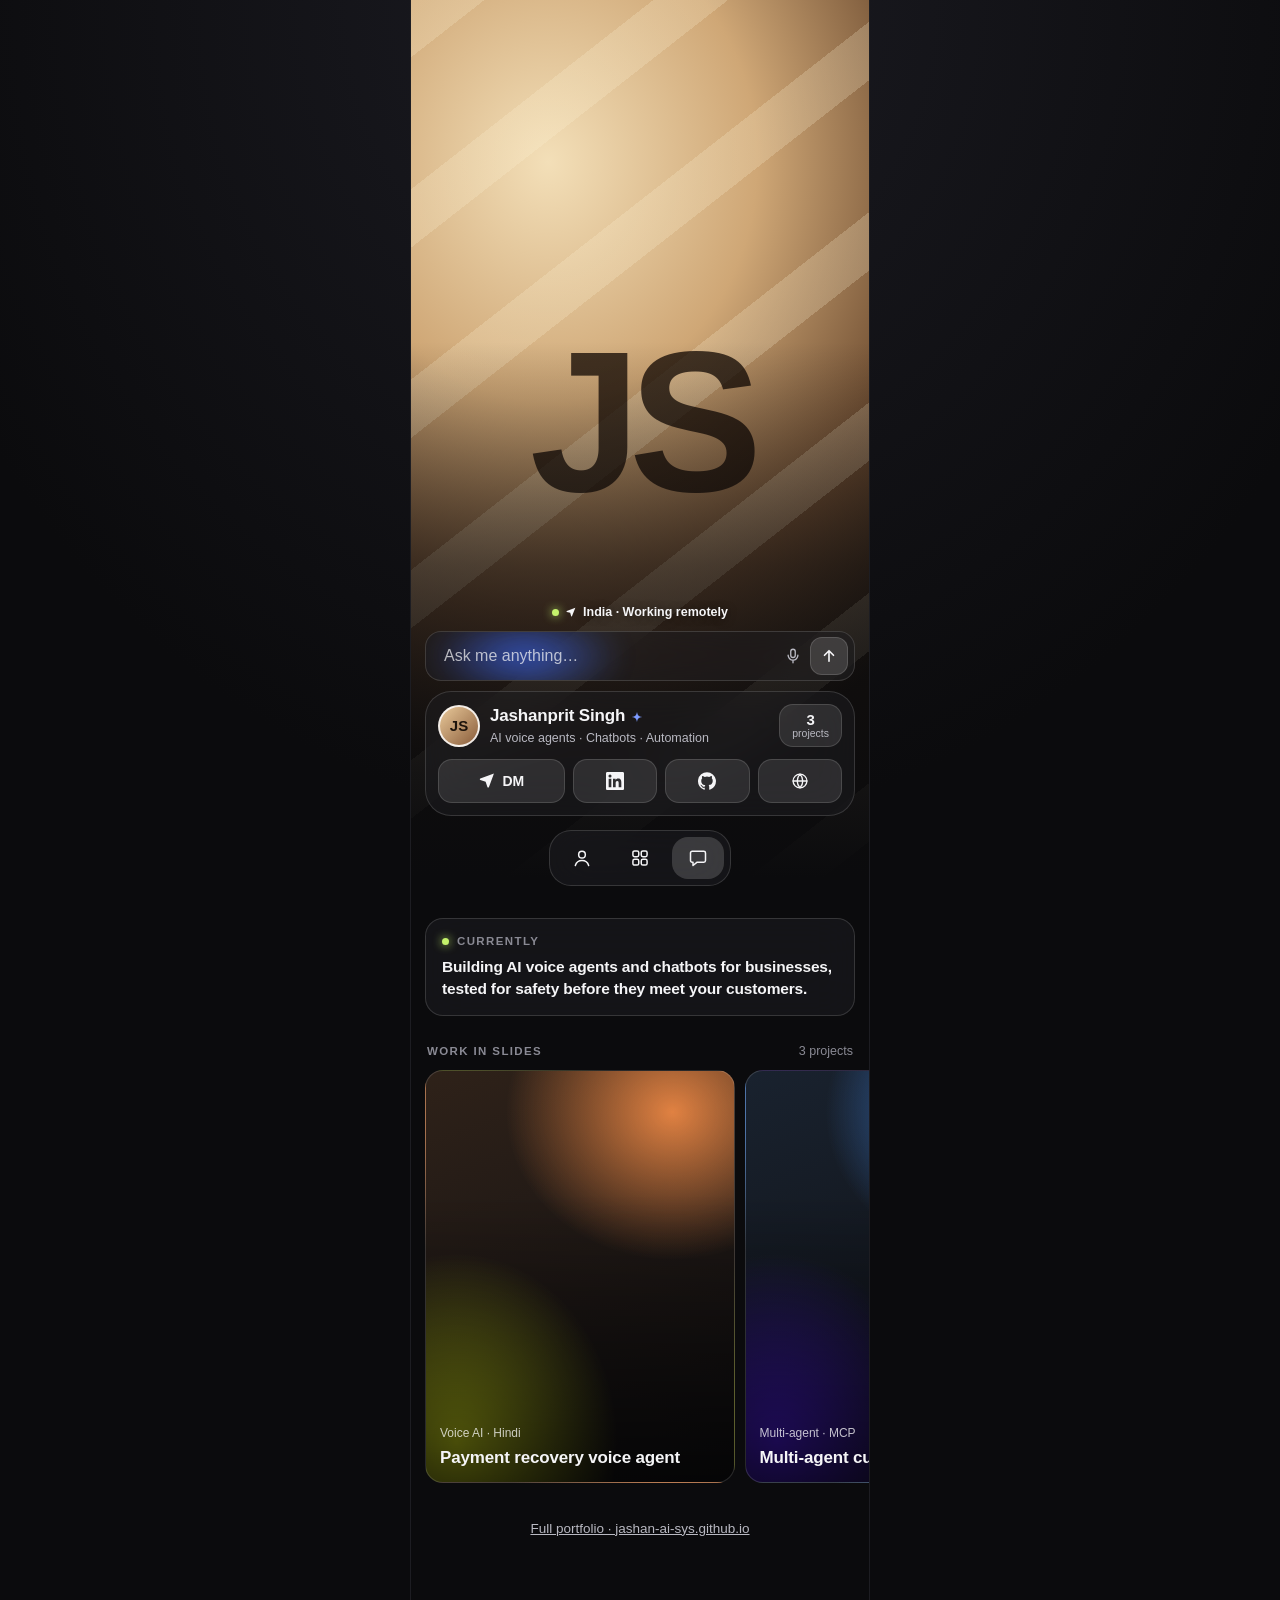
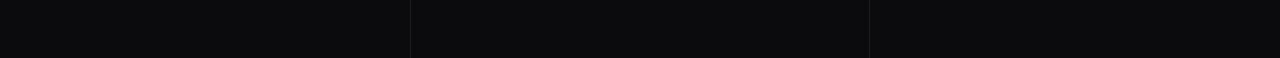
==== index.html @ a91d68b1 "E-signature and profile card with scripted digital persona Gmail-safe signature generator (signature" ====
<!doctype html>
<html lang="en">
<head>
  <meta charset="utf-8">
  <meta name="viewport" content="width=device-width, initial-scale=1, viewport-fit=cover">
  <meta name="theme-color" content="#0b0b0d">
  <title>Jashanprit Singh · AI Engineer</title>
  <meta name="description" content="AI voice agents, chatbots and automation. Profile, work and a scripted digital persona.">
  <link rel="stylesheet" href="styles.css">
  <script src="config.js"></script>
  <script src="icons.js"></script>
  <script src="persona.js"></script>
  <script src="app.js" defer></script>
</head>
<body>
  <main class="page" id="top">
    <section class="hero" aria-label="Profile">
      <div class="portrait" id="portrait">
        <img id="portraitImg" alt="" decoding="async">
        <div class="monogram" id="monogram" aria-hidden="true"></div>
      </div>
      <div class="hero-fade" aria-hidden="true"></div>

      <div class="hero-ui">
        <p class="loc"><span class="dot" aria-hidden="true"></span><span id="pinIcon"></span><span id="location"></span></p>

        <form class="ask glass" id="askForm" role="search">
          <label class="sr-only" for="askInput">Ask my digital persona</label>
          <span class="ask-glow" aria-hidden="true"></span>
          <input id="askInput" autocomplete="off" placeholder="Ask me anything…">
          <span class="ask-mic" id="askMic" aria-hidden="true"></span>
          <button class="ask-send" id="askSend" type="submit" aria-label="Ask"></button>
        </form>

        <article class="card glass">
          <div class="card-head">
            <span class="avatar" id="avatar" aria-hidden="true"></span>
            <div class="who">
              <h1 id="name"></h1>
              <p id="tagline"></p>
            </div>
            <a class="stat" href="#work"><b id="workCount"></b><span>projects</span></a>
          </div>
          <nav class="socials" id="socials" aria-label="Contact and links"></nav>
        </article>
      </div>
    </section>

    <section class="currently glass" aria-labelledby="curHead">
      <h2 id="curHead"><span class="dot" aria-hidden="true"></span>Currently</h2>
      <p id="currently"></p>
    </section>

    <section class="work" id="work" aria-labelledby="workHead">
      <div class="row-head">
        <h2 id="workHead">Work in slides</h2>
        <span id="workMeta"></span>
      </div>
      <ul class="slides" id="slides"></ul>
    </section>

    <footer class="foot">
      <a id="siteLink">Full portfolio</a>
    </footer>
  </main>

  <nav class="dock glass" aria-label="Sections">
    <a href="#top" aria-label="Profile" id="dockTop"></a>
    <a href="#work" aria-label="Work" id="dockWork"></a>
    <button type="button" aria-label="Chat with my digital persona" id="dockChat"></button>
  </nav>

  <dialog class="persona" id="persona" aria-labelledby="personaTitle">
    <div class="persona-edge" aria-hidden="true"></div>
    <header class="persona-head">
      <span class="avatar lg" id="personaAvatar" aria-hidden="true"></span>
      <p class="persona-name" id="personaTitle"></p>
      <button class="persona-close" id="personaClose" type="button" aria-label="Close chat"></button>
      <div class="tabs">
        <a class="tab" id="tabHuman"></a>
        <span class="tab on" aria-current="true"><span id="tabSpark"></span>Digital persona</span>
      </div>
    </header>
    <div class="thread" id="thread" aria-live="polite"></div>
    <div class="chips" id="chips"></div>
    <form class="persona-ask" id="personaForm">
      <label class="sr-only" for="personaInput">Message</label>
      <input id="personaInput" autocomplete="off" placeholder="Ask me anything">
      <button type="submit" id="personaSend" aria-label="Send"></button>
    </form>
    <p class="persona-note">Scripted answers, not a live AI.</p>
  </dialog>

  <dialog class="story" id="story" aria-label="Project story">
    <div class="bars" id="bars" aria-hidden="true"></div>
    <button class="story-close" id="storyClose" type="button" aria-label="Close"></button>
    <button class="story-nav prev" id="storyPrev" type="button" aria-label="Previous project"></button>
    <button class="story-nav next" id="storyNext" type="button" aria-label="Next project"></button>
    <div class="story-body" id="storyBody"></div>
  </dialog>
</body>
</html>
---- styles.css ----
:root {
  --bg: #0b0b0d;
  --ink: #f5f5f7;
  --ink-2: #b9b9c2;
  --ink-3: #8a8a94;
  --glass: rgba(30, 30, 34, 0.55);
  --glass-hi: rgba(255, 255, 255, 0.1);
  --line: rgba(255, 255, 255, 0.14);
  --blue: #3d6bff;
  --blue-hi: #7d9bff;
  --live: #c4f26b;
  --r-lg: 26px;
  --r-md: 18px;
  --ease: cubic-bezier(0.22, 1, 0.36, 1);
  --col: min(100%, 460px);
  color-scheme: dark;
}

* { box-sizing: border-box; }
html { scroll-behavior: smooth; }
body {
  margin: 0;
  background: var(--bg);
  color: var(--ink);
  font: 15px/1.45 -apple-system, BlinkMacSystemFont, "SF Pro Text", "Inter", "Segoe UI", Roboto, sans-serif;
  -webkit-font-smoothing: antialiased;
}
a { color: inherit; }
h1, h2, p { margin: 0; }
.sr-only { position: absolute; width: 1px; height: 1px; overflow: hidden; clip-path: inset(50%); white-space: nowrap; }
.i { width: 20px; height: 20px; display: block; flex: none; }
:focus-visible { outline: 2px solid var(--blue-hi); outline-offset: 2px; }

.page { width: var(--col); margin: 0 auto; padding-bottom: 120px; }

.glass {
  background: var(--glass);
  border: 1px solid var(--line);
  -webkit-backdrop-filter: blur(22px) saturate(160%);
  backdrop-filter: blur(22px) saturate(160%);
}

/* ---------- hero ---------- */
.hero { position: relative; min-height: 100svh; display: flex; flex-direction: column; justify-content: flex-end; }
.portrait { position: absolute; inset: 0; overflow: hidden; }
.portrait img { width: 100%; height: 100%; object-fit: cover; object-position: 50% 22%; display: block; }
.portrait.no-photo img { display: none; }
.monogram { display: none; position: absolute; inset: 0; place-items: center; }
.portrait.no-photo .monogram {
  display: grid;
  /* sunlit wall: warm base, window-light bands, soft shadow */
  background:
    repeating-linear-gradient(-38deg, transparent 0 46px, rgba(255, 244, 214, 0.22) 46px 92px, transparent 92px 150px),
    radial-gradient(120% 70% at 30% 18%, #f3dfb8 0%, #cfa776 38%, #6b4a2f 72%, #1a130d 100%);
}
.monogram span {
  font: 800 clamp(120px, 42vw, 200px)/1 -apple-system, "SF Pro Display", "Inter", sans-serif;
  letter-spacing: -0.06em;
  color: rgba(28, 18, 10, 0.78);
  mix-blend-mode: multiply;
  transform: translateY(-14%);
}
.hero-fade {
  position: absolute; inset: auto 0 0 0; height: 62%;
  background: linear-gradient(to bottom, transparent, rgba(11, 11, 13, 0.55) 40%, var(--bg) 96%);
  pointer-events: none;
}
.hero-ui { position: relative; padding: 0 14px 84px; display: grid; grid-template-columns: minmax(0, 1fr); gap: 10px; } /* bottom pad clears the dock */

.loc { display: flex; align-items: center; gap: 6px; justify-content: center; font-size: 12.5px; font-weight: 600; text-shadow: 0 1px 8px rgba(0, 0, 0, 0.5); }
.loc .i { width: 12px; height: 12px; }
.dot { width: 7px; height: 7px; border-radius: 50%; background: var(--live); box-shadow: 0 0 10px var(--live); flex: none; }

/* ask bar with travelling blue glow */
.ask { position: relative; display: flex; align-items: center; gap: 8px; height: 50px; padding: 0 6px 0 16px; border-radius: 16px; overflow: hidden; }
.ask input { flex: 1; min-width: 0; height: 100%; background: none; border: 0; color: var(--ink); font: inherit; font-size: 16px; outline: none; position: relative; z-index: 1; }
.ask input::placeholder { color: rgba(245, 245, 247, 0.72); }
.ask:focus-within, .persona-ask:focus-within { outline: 2px solid var(--blue-hi); outline-offset: 2px; }
.ask-glow {
  position: absolute; top: -40%; left: 0; width: 46%; height: 180%;
  background: radial-gradient(closest-side, rgba(61, 107, 255, 0.85), rgba(61, 107, 255, 0) 100%);
  filter: blur(14px); opacity: 0.85; pointer-events: none;
  animation: glow-travel 4.2s var(--ease) infinite alternate;
}
@keyframes glow-travel { from { transform: translateX(-10%); } to { transform: translateX(130%); } }
.ask-mic { color: var(--ink-2); position: relative; z-index: 1; }
.ask-mic .i { width: 18px; height: 18px; }
.ask-send, .persona-ask button {
  width: 38px; height: 38px; border-radius: 12px; border: 1px solid var(--line);
  background: rgba(255, 255, 255, 0.14); color: var(--ink); display: grid; place-items: center; cursor: pointer; position: relative; z-index: 1;
}
.ask-send .i, .persona-ask button .i { width: 18px; height: 18px; }

/* name card */
.card { border-radius: var(--r-lg); padding: 12px; display: grid; grid-template-columns: minmax(0, 1fr); gap: 12px; }
.card-head { display: flex; align-items: center; gap: 10px; }
.avatar {
  width: 42px; height: 42px; border-radius: 50%; flex: none; overflow: hidden;
  border: 2px solid rgba(255, 255, 255, 0.85);
  background: linear-gradient(135deg, #e9c99a, #8a5d3b); display: grid; place-items: center;
  font: 700 15px/1 -apple-system, "Inter", sans-serif; color: #1c130b;
}
.avatar img { width: 100%; height: 100%; object-fit: cover; }
.avatar.lg { width: 64px; height: 64px; font-size: 22px; }
.who { flex: 1; min-width: 0; }
.who h1 { font-size: 17px; font-weight: 700; letter-spacing: -0.01em; display: flex; align-items: center; gap: 5px; }
.who h1 .i { width: 14px; height: 14px; color: var(--blue-hi); }
.who p { font-size: 12.5px; color: var(--ink-2); white-space: nowrap; overflow: hidden; text-overflow: ellipsis; }
.stat {
  text-decoration: none; display: grid; justify-items: center; line-height: 1.05;
  padding: 7px 12px; border-radius: 14px; background: var(--glass-hi); border: 1px solid var(--line);
}
.stat b { font-size: 15px; }
.stat span { font-size: 10.5px; color: var(--ink-2); }

.socials { display: grid; grid-template-columns: 1.5fr repeat(3, 1fr); gap: 8px; }
.socials a {
  height: 44px; border-radius: 14px; display: flex; align-items: center; justify-content: center; gap: 6px;
  background: var(--glass-hi); border: 1px solid var(--line); text-decoration: none; font-weight: 600; font-size: 14px;
  transition: transform 0.2s var(--ease), background 0.2s;
}
.socials a:hover { background: rgba(255, 255, 255, 0.18); }
.socials a:active { transform: scale(0.95); }
.socials .i { width: 18px; height: 18px; }

/* ---------- sections ---------- */
.currently { margin: 18px 14px 0; border-radius: var(--r-md); padding: 14px 16px; }
.currently h2, .row-head h2 { display: flex; align-items: center; gap: 8px; font-size: 11.5px; font-weight: 700; letter-spacing: 0.12em; text-transform: uppercase; color: var(--ink-3); }
.currently p { margin-top: 6px; font-size: 15.5px; font-weight: 600; letter-spacing: -0.01em; }

.work { margin: 26px 0 0; }
.row-head { display: flex; align-items: baseline; justify-content: space-between; padding: 0 16px 10px; }
.row-head span { font-size: 12.5px; color: var(--ink-3); }
.slides { list-style: none; margin: 0; padding: 0 14px 6px; display: grid; grid-auto-flow: column; grid-auto-columns: 72%; gap: 10px; overflow-x: auto; scroll-snap-type: x mandatory; scroll-padding-inline: 14px; scrollbar-width: none; }
.slides::-webkit-scrollbar { display: none; }
.slides li { scroll-snap-align: start; }
.slide {
  width: 100%; aspect-ratio: 3 / 4; border-radius: var(--r-md); border: 1px solid var(--line); padding: 14px;
  display: flex; flex-direction: column; justify-content: flex-end; gap: 6px; text-align: left; color: var(--ink); cursor: pointer;
  background: var(--art); font: inherit; position: relative; overflow: hidden;
  transition: transform 0.25s var(--ease);
}
.slide:active { transform: scale(0.97); }
.slide b { font-size: 17px; line-height: 1.15; letter-spacing: -0.01em; }
.slide small { font-size: 12px; color: rgba(255, 255, 255, 0.75); }
.art, .slide { --art:
  linear-gradient(to top, rgba(0, 0, 0, 0.62), rgba(0, 0, 0, 0.25) 45%, transparent 70%),
  radial-gradient(90% 60% at 80% 10%, hsl(var(--h) 90% 62% / 0.9), transparent 60%),
  radial-gradient(80% 70% at 10% 90%, hsl(calc(var(--h) + 40) 80% 40% / 0.9), transparent 65%),
  linear-gradient(160deg, hsl(var(--h) 30% 14%), #0d0d10); }

.foot { padding: 28px 16px 0; text-align: center; }
.foot a { color: var(--ink-2); font-size: 13.5px; }

/* ---------- dock ---------- */
.dock {
  position: fixed; left: 50%; bottom: max(14px, env(safe-area-inset-bottom)); transform: translateX(-50%);
  display: flex; gap: 6px; padding: 6px; border-radius: 22px; z-index: 5;
}
.dock a, .dock button {
  width: 52px; height: 42px; border-radius: 16px; display: grid; place-items: center; color: var(--ink);
  background: none; border: 0; cursor: pointer;
}
.dock button { background: rgba(255, 255, 255, 0.16); }

/* ---------- persona chat ---------- */
dialog { padding: 0; border: 0; color: var(--ink); max-width: none; max-height: none; }
dialog::backdrop { background: rgba(0, 0, 0, 0.6); }
.persona {
  width: var(--col); height: 100svh; margin: 0 auto; background: #050508;
  display: none; flex-direction: column; overflow: hidden;
}
.persona[open] { display: flex; animation: persona-in 0.45s var(--ease); }
@keyframes persona-in { from { opacity: 0; transform: scale(0.97); } }
.persona-edge {
  position: absolute; inset: 0; pointer-events: none; border-radius: 0;
  box-shadow: inset 0 0 0 3px rgba(61, 107, 255, 0.9), inset 0 0 38px 10px rgba(61, 107, 255, 0.55), inset 0 0 120px 20px rgba(61, 107, 255, 0.18);
  animation: edge-breathe 2.8s ease-in-out infinite alternate;
}
@keyframes edge-breathe { from { opacity: 0.7; } to { opacity: 1; } }
.persona-head { position: relative; display: grid; justify-items: center; gap: 6px; padding: 22px 16px 10px; }
.persona-name { font-size: 13px; font-weight: 700; text-align: center; line-height: 1.2; }
.persona-name small { display: block; font-weight: 500; color: var(--ink-3); font-size: 11.5px; }
.persona-close, .story-close {
  position: absolute; top: 16px; right: 16px; width: 34px; height: 34px; border-radius: 50%;
  border: 1px solid var(--line); background: rgba(255, 255, 255, 0.08); color: var(--ink); display: grid; place-items: center; cursor: pointer;
}
.persona-close .i, .story-close .i { width: 16px; height: 16px; }
.tabs { margin-top: 6px; display: grid; grid-template-columns: 1fr 1fr; gap: 6px; width: 100%; padding: 4px; border-radius: 14px; background: rgba(255, 255, 255, 0.06); }
.tab { display: flex; align-items: center; justify-content: center; gap: 6px; height: 34px; border-radius: 10px; font-size: 12.5px; font-weight: 600; color: var(--ink-2); text-decoration: none; }
.tab.on { background: rgba(255, 255, 255, 0.12); color: var(--ink); }
.tab .i { width: 14px; height: 14px; }

.thread { flex: 1; overflow-y: auto; padding: 14px 20px; display: flex; flex-direction: column; gap: 14px; position: relative; }
.hello { font-size: 25px; line-height: 1.2; font-weight: 700; letter-spacing: -0.02em; }
.hello .w { display: inline-block; opacity: 0; filter: blur(8px); transform: translateY(6px); animation: word-in 0.5s var(--ease) forwards; }
@keyframes word-in { to { opacity: 1; filter: blur(0); transform: none; } }
.msg { max-width: 86%; font-size: 15px; line-height: 1.45; }
.msg.me { align-self: flex-end; background: var(--blue); padding: 9px 13px; border-radius: 16px 16px 4px 16px; }
.msg.bot { color: var(--ink); }
.typing { display: flex; align-items: center; gap: 8px; font-size: 12.5px; color: var(--ink-3); }
.typing i { width: 6px; height: 6px; border-radius: 50%; background: var(--ink-2); animation: blink 1s infinite; }
.typing i:nth-child(2) { animation-delay: 0.15s; }
.typing i:nth-child(3) { animation-delay: 0.3s; }
@keyframes blink { 50% { opacity: 0.25; } }

.chips { display: flex; gap: 8px; overflow-x: auto; padding: 0 16px 10px; scrollbar-width: none; position: relative; }
.chips button { flex: none; height: 34px; padding: 0 13px; border-radius: 17px; border: 1px solid var(--line); background: rgba(255, 255, 255, 0.07); color: var(--ink); font: inherit; font-size: 13px; cursor: pointer; }
.persona-ask { position: relative; display: flex; gap: 8px; align-items: center; margin: 0 14px; padding: 6px 6px 6px 16px; border-radius: 18px; background: rgba(255, 255, 255, 0.08); border: 1px solid var(--line); }
.persona-ask input { flex: 1; min-width: 0; background: none; border: 0; color: var(--ink); font: inherit; font-size: 16px; outline: none; }
.persona-note { position: relative; text-align: center; font-size: 11px; color: var(--ink-3); padding: 8px 0 max(12px, env(safe-area-inset-bottom)); }

/* ---------- story viewer ---------- */
.story { width: var(--col); height: 100svh; margin: 0 auto; background: var(--bg); overflow: hidden; }
.story[open] { display: block; }
.story-body { position: absolute; inset: 0; background: var(--art); padding: 90px 22px 48px; display: flex; flex-direction: column; justify-content: flex-end; gap: 12px; }
.story-body h3 { margin: 0; font-size: 30px; line-height: 1.08; letter-spacing: -0.02em; }
.story-body p { font-size: 16px; color: rgba(255, 255, 255, 0.86); }
.story-body .tags { display: flex; flex-wrap: wrap; gap: 6px; }
.story-body .tags span { font-size: 12px; padding: 4px 9px; border-radius: 10px; background: rgba(0, 0, 0, 0.3); border: 1px solid var(--line); }
.story-body a.cta { align-self: flex-start; margin-top: 6px; padding: 11px 16px; border-radius: 14px; background: var(--ink); color: #0b0b0d; font-weight: 700; text-decoration: none; position: relative; z-index: 3; }
.bars { position: absolute; top: 14px; left: 14px; right: 60px; display: flex; gap: 4px; z-index: 2; }
.bars span { flex: 1; height: 3px; border-radius: 2px; background: rgba(255, 255, 255, 0.3); overflow: hidden; }
.bars span i { display: block; height: 100%; width: 0; background: #fff; }
.bars span.done i { width: 100%; }
.bars span.now i { animation: bar 6s linear forwards; }
.story.paused .bars span.now i { animation-play-state: paused; }
@keyframes bar { to { width: 100%; } }
.story-close { z-index: 3; top: 26px; }
.story-nav { position: absolute; top: 0; bottom: 0; width: 34%; background: none; border: 0; cursor: pointer; z-index: 2; }
.story-nav.prev { left: 0; }
.story-nav.next { right: 0; width: 66%; }

/* ---------- motion & wide screens ---------- */
.reveal { opacity: 0; transform: translateY(14px); }
.reveal.in { opacity: 1; transform: none; transition: opacity 0.6s var(--ease), transform 0.6s var(--ease); }

@media (prefers-reduced-motion: reduce) {
  html { scroll-behavior: auto; }
  *, *::before, *::after { animation: none !important; transition: none !important; }
  .hello .w, .reveal { opacity: 1; filter: none; transform: none; }
  .bars span.now i { width: 100%; }
}
@media (min-width: 700px) {
  body { background: radial-gradient(60% 50% at 50% 0%, #1b1b22, var(--bg)); }
  .page { border-left: 1px solid #1d1d22; border-right: 1px solid #1d1d22; }
  .hero { min-height: min(100svh, 900px); }
}
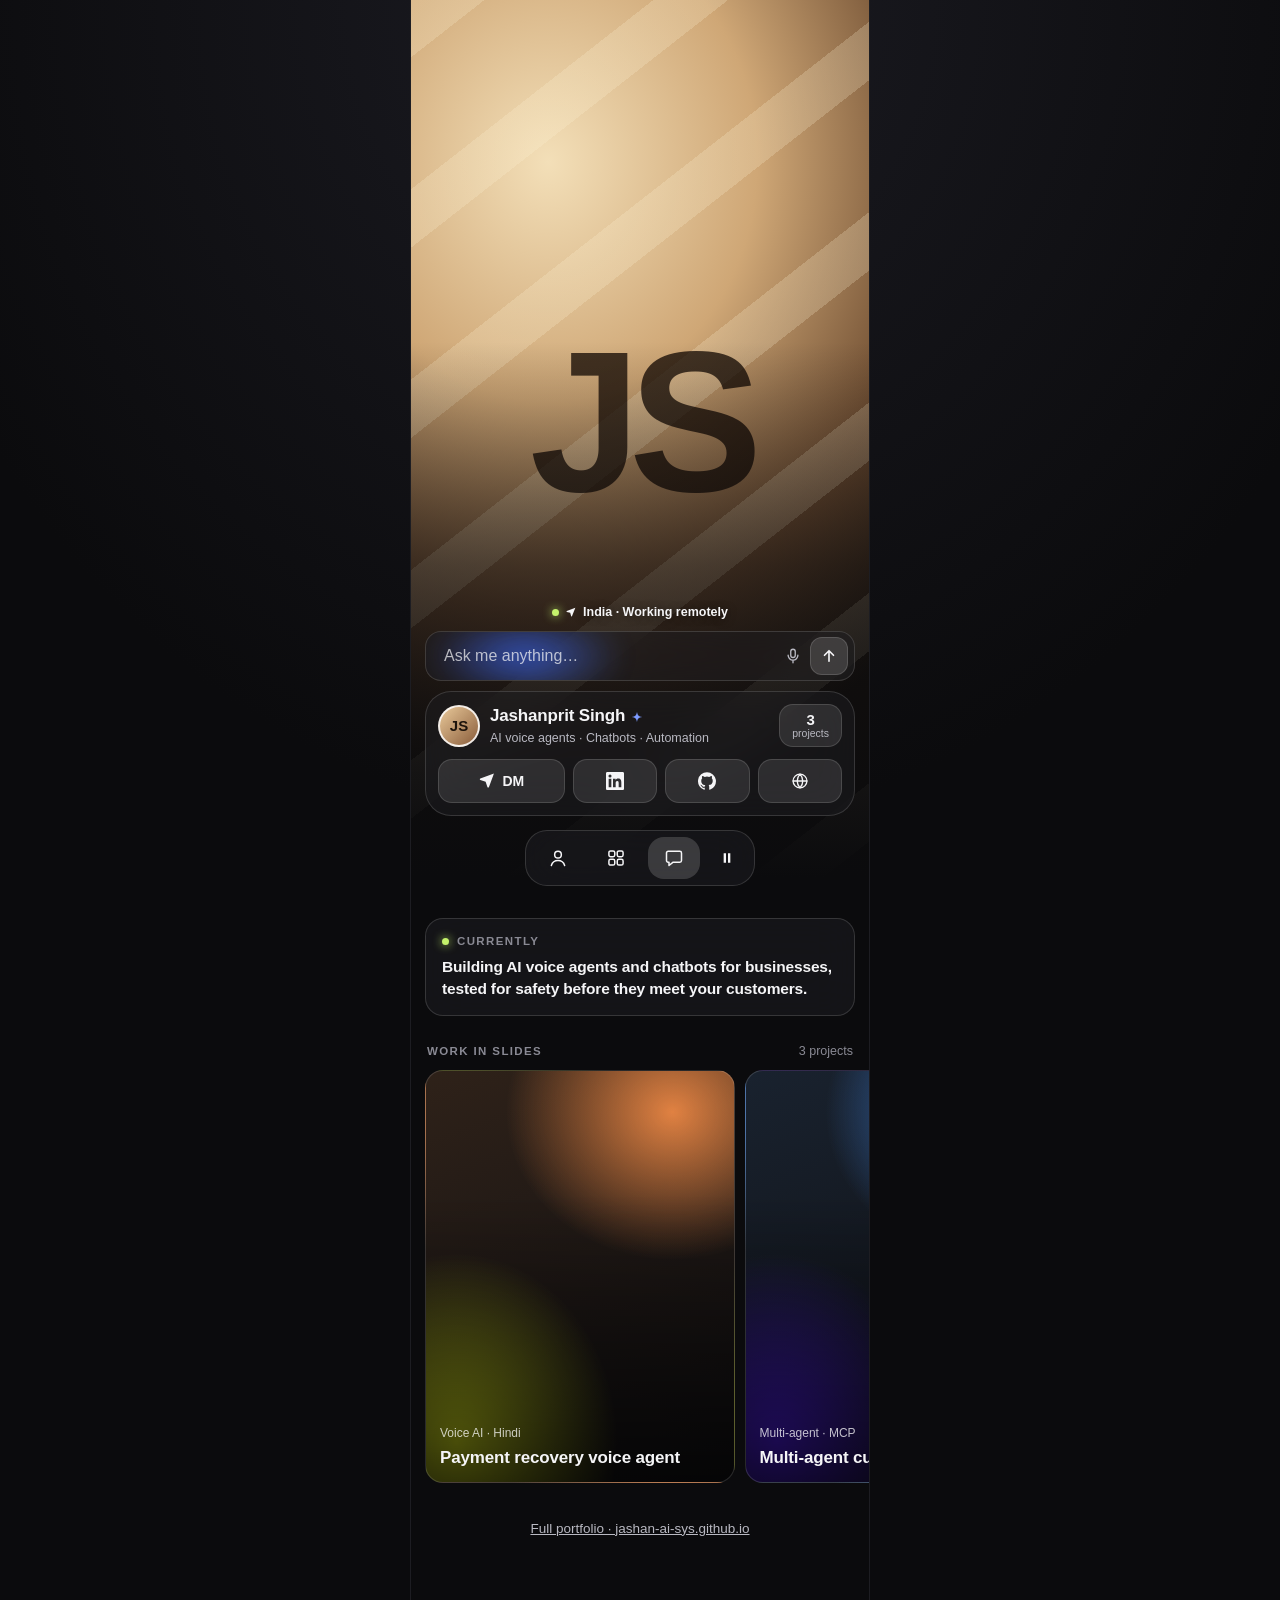
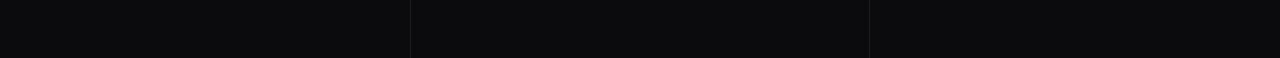
==== commit a620ddb6: "Holographic 3D card: live on the profile, animated in the email signature - three.js holo card in th" ====
--- a/index.html
+++ b/index.html
@@ -6,11 +6,23 @@
   <meta name="theme-color" content="#0b0b0d">
   <title>Jashanprit Singh · AI Engineer</title>
   <meta name="description" content="AI voice agents, chatbots and automation. Profile, work and a scripted digital persona.">
+  <link rel="icon" href="assets/sig/mark.png">
   <link rel="stylesheet" href="styles.css">
   <script src="config.js"></script>
   <script src="icons.js"></script>
   <script src="persona.js"></script>
   <script src="app.js" defer></script>
+  <script type="importmap">
+    { "imports": {
+      "three": "https://cdn.jsdelivr.net/npm/three@0.170.0/build/three.module.js",
+      "three/addons/": "https://cdn.jsdelivr.net/npm/three@0.170.0/examples/jsm/"
+    },
+    "integrity": {
+      "https://cdn.jsdelivr.net/npm/three@0.170.0/build/three.module.js": "sha384-GY5FqjttLCFRt/McQbyaVdCk2O1IQtOeX8Py6NfD89BIAsIyJFRl4UgSXrk2vXAk",
+      "https://cdn.jsdelivr.net/npm/three@0.170.0/examples/jsm/environments/RoomEnvironment.js": "sha384-9ItPPH2vgKbkvgrqTKq7ptGYe+WuAnqlZtlqleJW4/CJjnM5R7C+efD6iS7ADPJ9"
+    } }
+  </script>
+  <script type="module" src="holo-boot.js"></script>
 </head>
 <body>
   <main class="page" id="top">
@@ -20,6 +32,7 @@
         <div class="monogram" id="monogram" aria-hidden="true"></div>
       </div>
       <div class="hero-fade" aria-hidden="true"></div>
+      <div class="holo" id="holo" tabindex="0" role="button" aria-label="3D business card. Press Enter to flip it." hidden></div>
 
       <div class="hero-ui">
         <p class="loc"><span class="dot" aria-hidden="true"></span><span id="pinIcon"></span><span id="location"></span></p>
@@ -68,6 +81,7 @@
     <a href="#top" aria-label="Profile" id="dockTop"></a>
     <a href="#work" aria-label="Work" id="dockWork"></a>
     <button type="button" aria-label="Chat with my digital persona" id="dockChat"></button>
+    <button type="button" aria-label="Pause motion" aria-pressed="false" id="dockMotion"></button>
   </nav>
 
   <dialog class="persona" id="persona" aria-labelledby="personaTitle">
--- a/styles.css
+++ b/styles.css
@@ -65,6 +65,17 @@
   background: linear-gradient(to bottom, transparent, rgba(11, 11, 13, 0.55) 40%, var(--bg) 96%);
   pointer-events: none;
 }
+/* 3D holo card (holo-boot.js). The stage replaces the portrait while it runs. */
+.holo { position: absolute; left: 0; right: 0; top: 0; bottom: var(--ui-h, 330px); touch-action: pan-y pinch-zoom; cursor: grab; outline-offset: -6px; }
+.holo:active { cursor: grabbing; }
+.holo canvas { width: 100%; height: 100%; display: block; }
+.hero.has-3d .portrait { background:
+  radial-gradient(55% 38% at 50% 34%, rgba(93, 120, 255, 0.28), transparent 70%),
+  radial-gradient(90% 60% at 50% 30%, #23232f, var(--bg) 75%); }
+.hero.has-3d .portrait img, .hero.has-3d .monogram { display: none; }
+.hero.has-3d .hero-fade { height: 40%; }
+/* phone landscape: keep at least 300px of stage above the glass UI so the card stays readable */
+.hero.has-3d { min-height: max(100svh, calc(var(--ui-h, 330px) + 300px)); }
 .hero-ui { position: relative; padding: 0 14px 84px; display: grid; grid-template-columns: minmax(0, 1fr); gap: 10px; } /* bottom pad clears the dock */
 
 .loc { display: flex; align-items: center; gap: 6px; justify-content: center; font-size: 12.5px; font-weight: 600; text-shadow: 0 1px 8px rgba(0, 0, 0, 0.5); }
@@ -235,6 +246,11 @@
 .reveal { opacity: 0; transform: translateY(14px); }
 .reveal.in { opacity: 1; transform: none; transition: opacity 0.6s var(--ease), transform 0.6s var(--ease); }
 
+/* Dock "pause motion" (WCAG 2.2.2): freezes every looping animation on the page. */
+.motion-paused *, .motion-paused *::before, .motion-paused *::after { animation-play-state: paused !important; }
+.dock #dockMotion { background: none; width: 42px; }
+.dock #dockMotion .i { width: 16px; height: 16px; }
+
 @media (prefers-reduced-motion: reduce) {
   html { scroll-behavior: auto; }
   *, *::before, *::after { animation: none !important; transition: none !important; }
